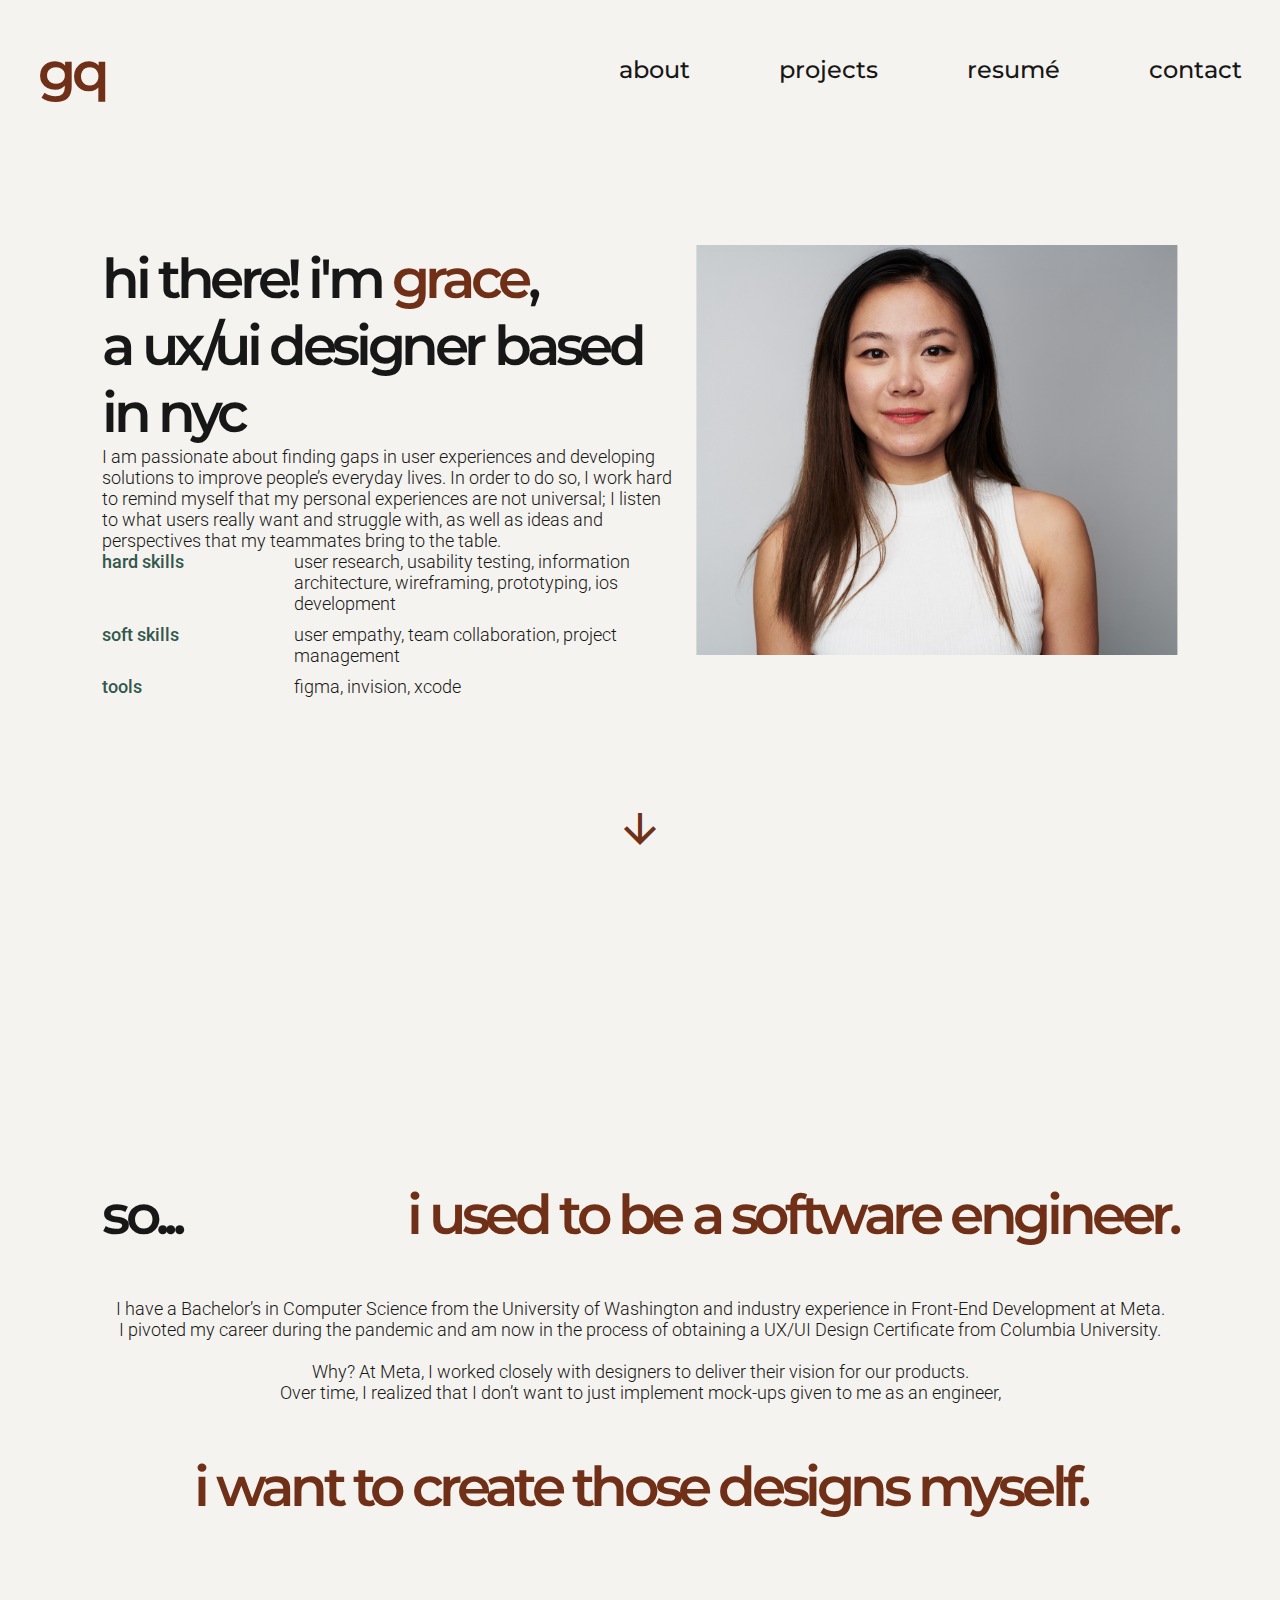
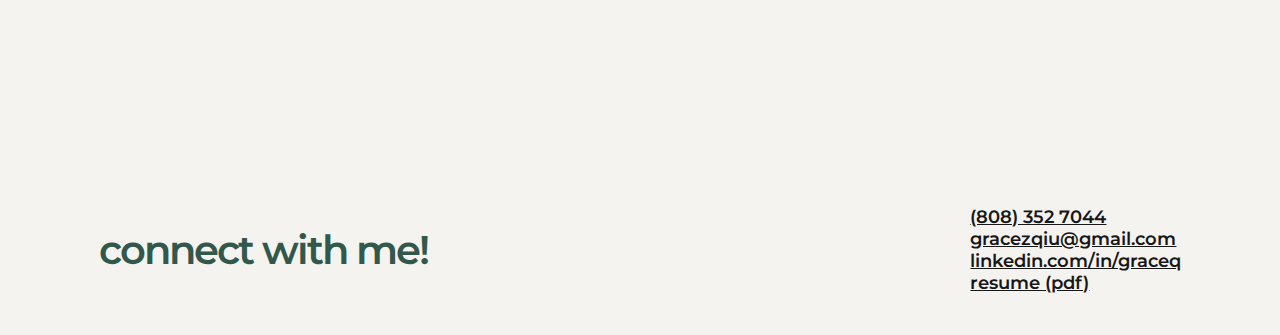
==== docs/about.html @ d70fbe8a "Added in everything from HW 19" ====
<!DOCTYPE html>
<html lang="en">

<html>
<head>
    <title>Grace Qiu's Portfolio</title>
    <link rel="preconnect" href="https://fonts.googleapis.com">
    <link rel="preconnect" href="https://fonts.gstatic.com" crossorigin>
    <link href="https://fonts.googleapis.com/css2?family=Montserrat:wght@400;500;600&family=Roboto:wght@300;500&display=swap" rel="stylesheet">    
    <link href="https://fonts.googleapis.com/icon?family=Material+Icons" rel="stylesheet">
    <link rel="stylesheet" href="CSS/style.css">
</head>

<body>
    <header>
        <a id="logo" href="index.html">
            <h1 id="logoInactive" class="altTextPrimary">gq</h1>
            <h1 id="logoActive" class="altTextSecondary">graceqiu</h1>
        </a>        <ul id="primaryNav">
            <li class="underlineHover"><a href="about.html">About</a></li>
            <li id="primaryNavProjects">
                <a id="secondaryNavToggle" class="underlineHover">Projects</a>
                <ul id="secondaryNav">
                    <li class="underlineHover"><a><span>01/</span><span>nomad</span></a></li>
                    <li class="underlineHover"><a><span>02/</span><span>swap & pepper</span></a></li>
                    <li class="underlineHover"><a><span>03/</span><span>department of energy</span></a></li>
                    <li class="underlineHover"><a><span>04/</span><span>city harvest</span></a></li>
                </ul>
            </li>
            <li class="underlineHover"><a>Resumé</a></li>
            <li class="underlineHover"><a>Contact</a></li>
        </ul>
    </header>


    <div id="container">
        <section class="fullPageSection" id="aboutHero">
            <div class="absoluteCenteredContent">
                <div id="aboutText">
                    <h1>Hi there! I'm <span class="altTextPrimary">Grace</span>,<br>a UX/UI Designer based in NYC</h1>
                    <p>I am passionate about finding gaps in user experiences and developing solutions to improve people’s everyday lives. In order to do so, I work hard to remind myself that my personal experiences are not universal; 
                        I listen to what users really want and struggle with, as well as ideas and perspectives that my teammates bring to the table.</p>  
                    <div id="skillsGrid">
                        <p class="bodySubtext skillType">Hard Skills</p>
                        <p class="skillDetails">User Research, Usability Testing, Information Architecture, Wireframing, Prototyping, iOS Development</p>
                        <p class="bodySubtext skillType">Soft Skills</p>
                        <p class="skillDetails">User Empathy, Team Collaboration, Project Management</p>
                        <p class="bodySubtext skillType">Tools</p>
                        <p class="skillDetails">Figma, Invision, Xcode</p>
                    </div>
                </div>
                <img src="Images/Photo.png">
            </div>
            <a class="arrowLink" id="aboutArrowLink" href="#aboutBackground">
                <span class="material-icons md-48">arrow_downward</span>
                <span class="arrowLinkText">background</span>
            </a>
        </section>

        <section class="fullPageSection" id="aboutBackground">
            <div class="absoluteCenteredContent">
                <div id="backgroundTitle">
                    <h1>So...</h1>
                    <h1 class="altTextPrimary">I used to be a Software Engineer.</h1>
                </div>
                <p>I have a Bachelor’s in Computer Science from the <span class="subtext">University of Washington</span> and industry experience in Front-End Development at <span class="subtext">Meta</span>. 
                    <br>I pivoted my career during the pandemic and am now in the process of obtaining a UX/UI Design Certificate from <span class="subtext">Columbia University</span>.
                    <br><br>Why? At <span class="subtext">Meta</span>, I worked closely with designers to deliver their vision for our products. 
                    <br>Over time, I realized that I don’t want to just implement mock-ups given to me as an engineer,</p>
                <h1 class="altTextPrimary">I want to create those designs myself.</h1>
            </div>
        </section>

        <footer>
            <h1 class="altTextSecondary">Connect with me!</h1>
            <ul id="footerItems">
                <li><a href="tell:808-352-7044">(808) 352 7044</a></li>
                <li><a href="mailto:gracezqiu@gmail.com">gracezqiu@gmail.com</a></li>
                <li><a href="https://www.linkedin.com/in/graceq/">linkedin.com/in/graceq</a></li>
                <li><a href="https://drive.google.com/file/d/1WMXXKdgSUcQDiNePbiqGDJHjfOZGKWMv/view?usp=sharing">resume (pdf)</a></li>
            </ul>
        </footer>
    </div>

    <script src="https://ajax.googleapis.com/ajax/libs/jquery/3.4.1/jquery.min.js"></script>
    <script src="js/style.js" type="text/javascript"></script></body>
</html>
---- docs/CSS/style.css ----
/* Main */

:root {
    --background: #F5F3EF;
    --accentPrimary: #703017;
    --accentSecondary: #32584C;
    --textColor: #181717;
    --fontPrimary: 'Roboto', sans-serif;
    --fontSecondary: 'Montserrat', sans-serif;
}

body {
    margin: 2% 3%;
    background-color: var(--background);
    display: none;
}

#container {
    margin: 0% 5%;
}

* {
    scroll-behavior: smooth !important;
}

/* Special Effects */

.underlineHover {
    display: inline-block;
    padding-bottom:2px;
    background-image: linear-gradient(var(--accentSecondary), var(--accentSecondary));
    background-position: 0 100%; 
    background-size: 0% 2px;
    background-repeat: no-repeat;
    transition:
      background-size 0.3s,
      background-position 0s 0.3s;
}
  
.underlineHover:hover {
background-position: 100% 100%;
background-size: 100% 2px;
}

/* Text  */

h1, h2, p, a {
    color: var(--textColor);
    margin: 0;
}

h1, h2, a {
    font-family: var(--fontSecondary);
    text-transform: lowercase;
}

h1 {
    font-size: 55px;
    font-weight: 600;
    letter-spacing: -0.08em;
}

h2 {
    font-size: 32px;
    font-weight: 400;
    letter-spacing: -0.05em;
}

a {
    font-size: 18px;
    font-weight: 600;
    text-decoration: underline;
    cursor: pointer;
}

a:hover {
    color: var(--accentSecondary);
    text-decoration: none;
}

p {
    font-family: var(--fontPrimary);
    font-size: 18px;
    font-weight: 300;
}

ul {
    list-style-type: none;
}

.altTextPrimary {
    color: var(--accentPrimary);   
}

.altTextSecondary {
    color: var(--accentSecondary);   
}

.bodySubtext {
    color: var(--accentSecondary);
    font-weight: 500;
    text-transform: lowercase;
}

/* Arrow Links */

.arrowLink {
    display: flex;
    flex-direction: column-reverse;
    text-align: center;
    text-decoration: none;
    padding-bottom: 5%;
}

.arrowLink .arrowLinkText {
    font-size: 18px;
    font-weight: 600;
    text-decoration: underline;
    color: var(--accentSecondary);
    display: none;
    transition: 0.3s;
}

.arrowLink .material-icons.md-48 { 
    font-size: 48px; 
    color: var(--accentPrimary);
    transition: 0.3s;
}

.arrowLink .material-icons.md-48:hover {
    font-size: 36px; 
    color: var(--accentSecondary);
}

.arrowLink .material-icons.md-48:hover + .arrowLinkText {
    display: block;
}

/* Primary Nav */

header {
    display: flex;
    flex-direction: row;
    justify-content: space-between;
    align-items: center;
    width: 100%;
    height: 10vh;
    background-color: var(--background);
    position: fixed;
    z-index: 1;
    top: 0;
    width: 94%;
    padding-top: 2%;
    padding-bottom: 2%;
}

header #logo {
    position: relative;
}

header #logo h1 {
    position: absolute;
    transform: translate(0, -50%);
}

header a {
    text-decoration: none;
}

header #primaryNav {
    display: flex;
    flex-direction: row;
    align-items: center;
    justify-content: flex-end;
    gap: 25%;
}

header #primaryNav li a {
    font-size: 24px;
    font-weight: 500;
}

/* Secondary Nav */

header #primaryNav #primaryNavProjects {
    position: relative;
}

header #primaryNav #primaryNavProjects #secondaryNavToggle {
    transition: 0.3s;
}

header #primaryNav #primaryNavProjects #secondaryNav {
    position: absolute;
    transform: translate(-40%, 10%);
    width: 400px;
    padding: 0;
    background-color: var(--background);
    display: flex;
    flex-direction: column;
    justify-content: space-between;
}

header #primaryNav #primaryNavProjects #secondaryNav li {
    margin: 20px 20px;
}

header #primaryNav #primaryNavProjects #secondaryNav li a {
    font-size: 20px;
    font-weight: 500;
    display: flex;
    justify-content: space-between;
}

/* Full Page Sections */

.fullPageSection {
    height: 98vh;
    display: flex;
    flex-direction: column-reverse; /* for arrow links to align bottom */
}

.fullPageSection .absoluteCenteredContent {
    position: absolute;
    top: 50%;
    left: 50%;
    transform: translate(-50%, -50%);
    width: 84%;
}

/* Home: Hero */

#homeHero {
    text-align: center;
}

#homeHero #homeHeroAltText {
    opacity: 0;
}

/* Home: Projects */

#projects {
    display: flex;
    flex-direction: column;
    gap: 100px;
    padding: 150px 0px 150px 0px;
}

#projects .projectCard {
    display: flex;
    height: 308px;
}

#projects .projectCard .projectText {
    display: flex;
    flex-direction: column;
    justify-content: space-between;
}

#projects .projectCard .projectText .projectDesc {
    display: flex;
    flex-direction: column;
    gap: 20px;
}

#projects .projectCard .projectText .projectDesc .subtext{
    font-size: 14px;
    margin: 0;
}

/* About: Hero */

#aboutHero .absoluteCenteredContent {
    display: flex;
    align-items: center;
    gap: 2%;
}

#aboutHero .absoluteCenteredContent #aboutText{
    height: 410px;
    display: flex;
    flex-direction: column;
    justify-content: space-between;
}

#aboutHero .absoluteCenteredContent img {
    width: 481px;
    height: 410px;
    object-fit: cover;
}

#aboutHero .absoluteCenteredContent #skillsGrid {
    display: grid;
    grid-template-areas: 
    "skillType skillDetails"
    "skillType skillDetails"
    "skillType skillDetails";
    column-gap: 110px;
    row-gap: 10px;
}

#aboutHero .absoluteCenteredContent #skillsGrid p {
    text-transform: lowercase;
}

/* About: Background */

#aboutBackground .absoluteCenteredContent {
    top: 150%;
    text-align: center;
    display: flex;
    flex-direction: column;
    gap: 50px;
}

#aboutBackground .absoluteCenteredContent #backgroundTitle {
    display: flex;
    justify-content: space-between;
}

/* Footer  */

footer {
    width: 100%;
    display: flex;
    flex-direction: row;
    justify-content: space-between;
    align-items: center;
}

footer h1 {
    font-family: var(--fontSecondary);
    font-size: 40px;
    font-weight: 600;
    letter-spacing: -0.05em;
}

#footerItems {
    display: flex;
    flex-direction: column;
    justify-content: center;
    list-style-type: none;
}
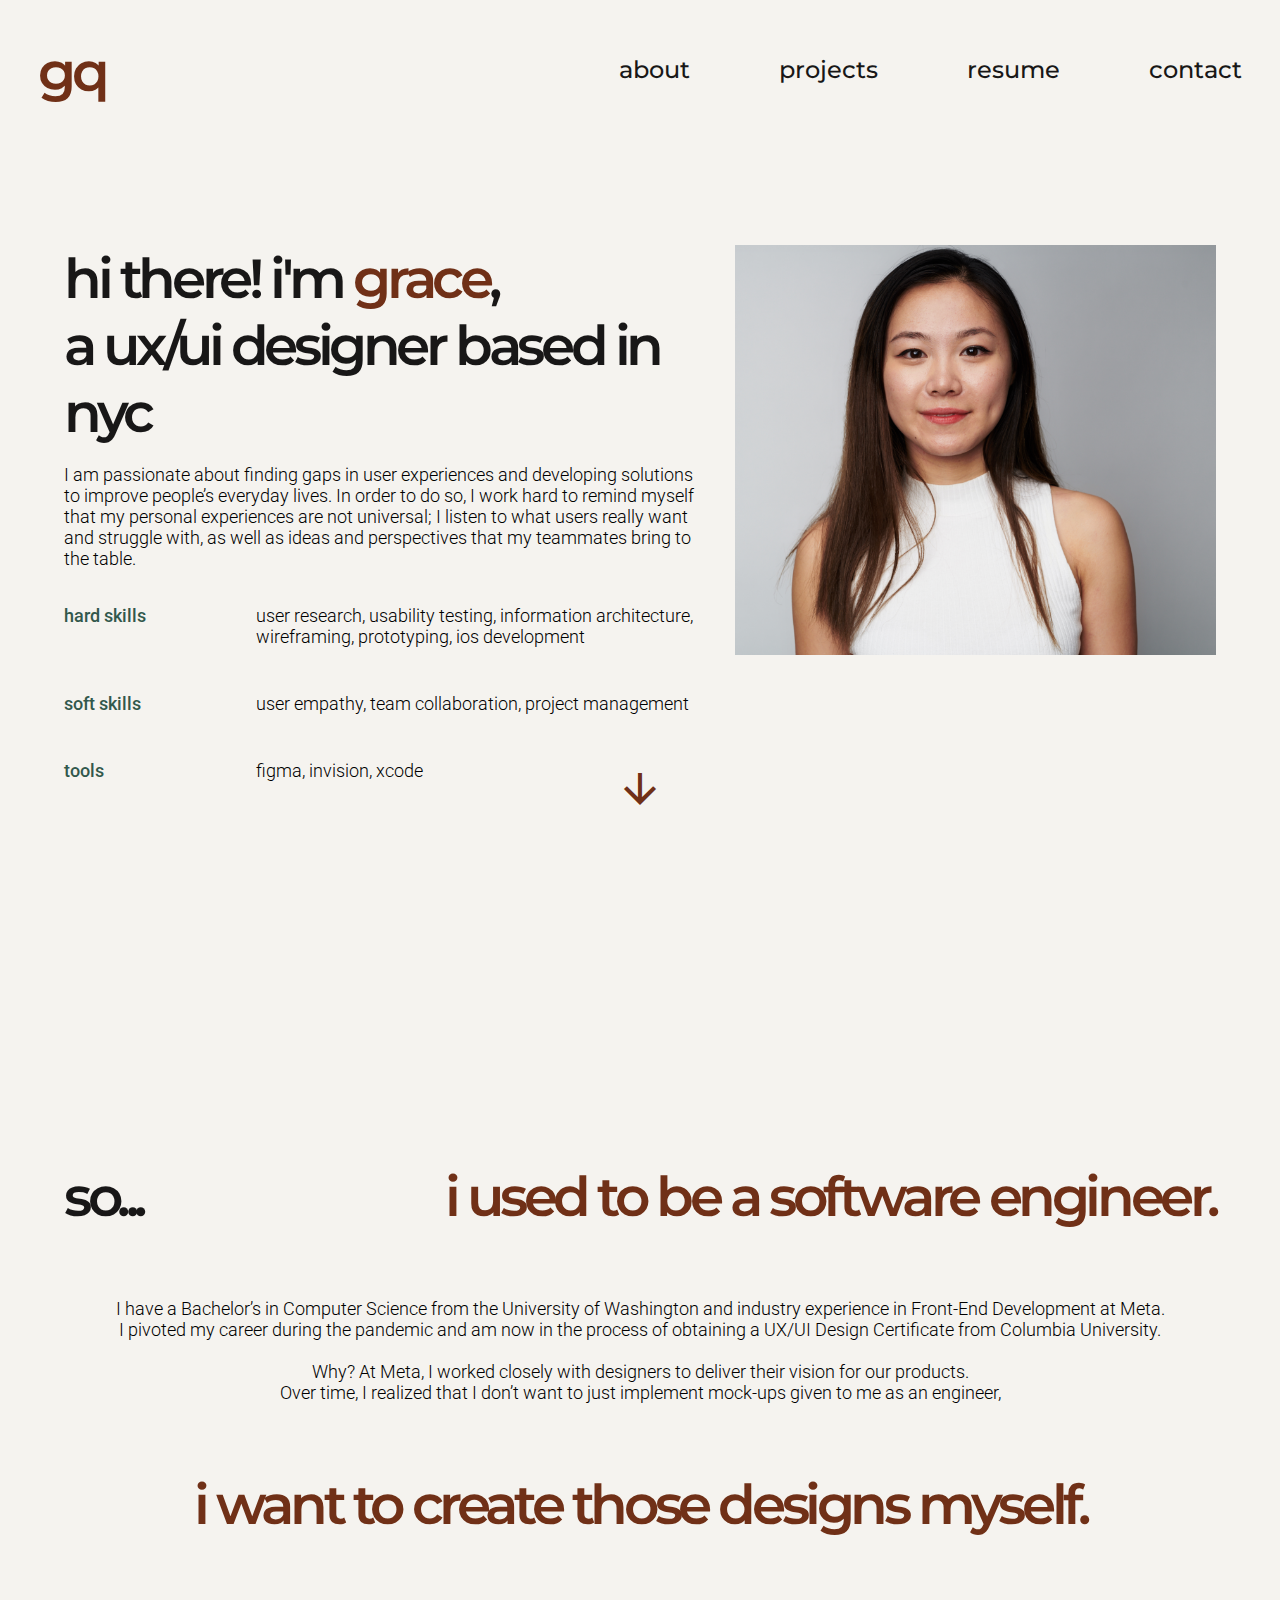
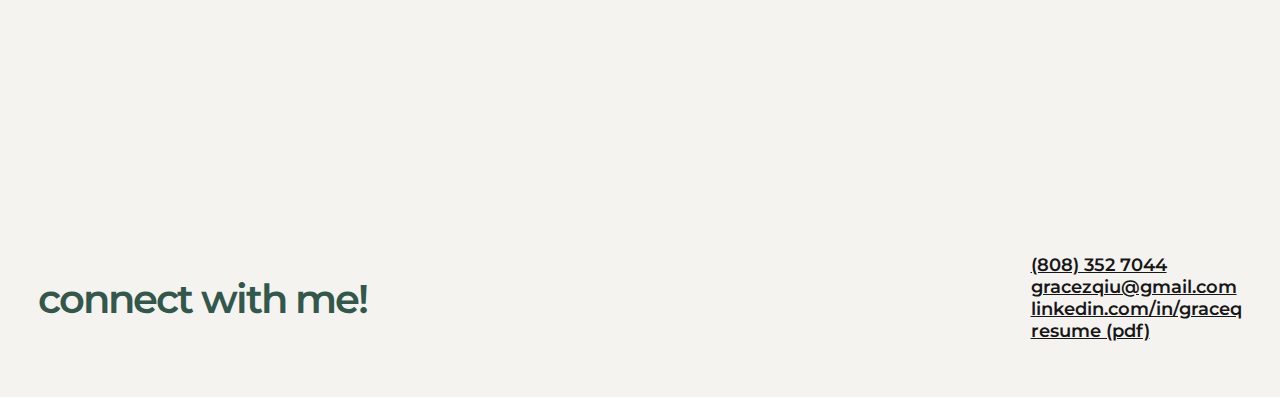
==== commit a5ec57ac: "Cleaned up" ====
--- a/docs/about.html
+++ b/docs/about.html
@@ -27,7 +27,7 @@
                     <li class="underlineHover"><a><span>04/</span><span>city harvest</span></a></li>
                 </ul>
             </li>
-            <li class="underlineHover"><a>Resumé</a></li>
+            <li class="underlineHover"><a>Resume</a></li>
             <li class="underlineHover"><a>Contact</a></li>
         </ul>
     </header>
@@ -51,10 +51,12 @@
                 </div>
                 <img src="Images/Photo.png">
             </div>
-            <a class="arrowLink" id="aboutArrowLink" href="#aboutBackground">
-                <span class="material-icons md-48">arrow_downward</span>
-                <span class="arrowLinkText">background</span>
-            </a>
+            <div class="arrowLinkDiv">
+                <a class="arrowLink" id="homeArrowLink" href="#aboutBackground">
+                    <span class="material-icons md-48">arrow_downward</span>
+                    <span class="arrowLinkText">see projects</span>
+                </a>
+            </div>
         </section>
 
         <section class="fullPageSection" id="aboutBackground">
@@ -70,17 +72,17 @@
                 <h1 class="altTextPrimary">I want to create those designs myself.</h1>
             </div>
         </section>
+    </div>
 
-        <footer>
-            <h1 class="altTextSecondary">Connect with me!</h1>
-            <ul id="footerItems">
-                <li><a href="tell:808-352-7044">(808) 352 7044</a></li>
-                <li><a href="mailto:gracezqiu@gmail.com">gracezqiu@gmail.com</a></li>
-                <li><a href="https://www.linkedin.com/in/graceq/">linkedin.com/in/graceq</a></li>
-                <li><a href="https://drive.google.com/file/d/1WMXXKdgSUcQDiNePbiqGDJHjfOZGKWMv/view?usp=sharing">resume (pdf)</a></li>
-            </ul>
-        </footer>
-    </div>
+    <footer>
+        <h1 class="altTextSecondary">Connect with me!</h1>
+        <ul id="footerItems">
+            <li><a href="tell:808-352-7044">(808) 352 7044</a></li>
+            <li><a href="mailto:gracezqiu@gmail.com">gracezqiu@gmail.com</a></li>
+            <li><a href="https://www.linkedin.com/in/graceq/">linkedin.com/in/graceq</a></li>
+            <li><a href="https://drive.google.com/file/d/1Z5W9MmJVptShV1aZodxYphkY9iqqHjJC/view?usp=sharing">resume (pdf)</a></li>
+        </ul>
+    </footer>
 
     <script src="https://ajax.googleapis.com/ajax/libs/jquery/3.4.1/jquery.min.js"></script>
     <script src="js/style.js" type="text/javascript"></script></body>
--- a/docs/CSS/style.css
+++ b/docs/CSS/style.css
@@ -9,8 +9,13 @@
     --fontSecondary: 'Montserrat', sans-serif;
 }
 
+* {
+    scroll-behavior: smooth !important;
+}
+
 body {
-    margin: 2% 3%;
+    margin: 0;
+    padding: 0;
     background-color: var(--background);
     display: none;
 }
@@ -19,8 +24,10 @@
     margin: 0% 5%;
 }
 
-* {
-    scroll-behavior: smooth !important;
+header, footer {
+    padding-left: 3%;
+    padding-right: 3%;
+    width: 94%;
 }
 
 /* Special Effects */
@@ -44,29 +51,31 @@
 
 /* Text  */
 
-h1, h2, p, a {
+h1 {
+    margin: 0;
     color: var(--textColor);
-    margin: 0;
-}
-
-h1, h2, a {
     font-family: var(--fontSecondary);
     text-transform: lowercase;
-}
-
-h1 {
     font-size: 55px;
     font-weight: 600;
     letter-spacing: -0.08em;
 }
 
 h2 {
+    margin: 0;
+    color: var(--textColor);
+    font-family: var(--fontSecondary);
+    text-transform: lowercase;
     font-size: 32px;
     font-weight: 400;
     letter-spacing: -0.05em;
 }
 
 a {
+    margin: 0;
+    color: var(--textColor);
+    font-family: var(--fontSecondary);
+    text-transform: lowercase;
     font-size: 18px;
     font-weight: 600;
     text-decoration: underline;
@@ -102,14 +111,106 @@
     text-transform: lowercase;
 }
 
+/* Primary Nav */
+
+header {
+    height: 10vh;
+    padding-top: 2%;
+    padding-bottom: 2%;
+    display: flex;
+    flex-direction: row;
+    justify-content: space-between;
+    align-items: center;
+    background-color: var(--background);
+    position: fixed;
+    z-index: 1;
+}
+
+header #logo {
+    position: relative;
+}
+
+header #logo h1 {
+    position: absolute;
+    transform: translate(0, -50%);
+}
+
+header a {
+    text-decoration: none;
+}
+
+header #primaryNav {
+    display: flex;
+    flex-direction: row;
+    align-items: center;
+    justify-content: flex-end;
+    gap: 25%;
+}
+
+header #primaryNav li a {
+    font-size: 24px;
+    font-weight: 500;
+}
+
+/* Secondary Nav */
+
+header #primaryNav #primaryNavProjects {
+    position: relative;
+}
+
+header #primaryNav #primaryNavProjects #secondaryNavToggle {
+    transition: 0.3s;
+}
+
+header #primaryNav #primaryNavProjects #secondaryNav {
+    position: absolute;
+    transform: translate(-40%, 10%);
+    width: 400px;
+    padding: 0;
+    background-color: var(--background);
+    display: flex;
+    flex-direction: column;
+    justify-content: space-between;
+}
+
+header #primaryNav #primaryNavProjects #secondaryNav li {
+    margin: 20px 20px;
+}
+
+header #primaryNav #primaryNavProjects #secondaryNav li a {
+    font-size: 20px;
+    font-weight: 500;
+    display: flex;
+    justify-content: space-between;
+}
+
+/* Full Page Sections */
+
+.fullPageSection {
+    height: 100vh;
+    position: relative;
+}
+
+.fullPageSection .absoluteCenteredContent {
+    position: absolute;
+    width: 100%;
+    top: 50%;
+    transform: translate(0%, -50%);
+}
+
 /* Arrow Links */
+
+.arrowLinkDiv {
+    position: absolute;
+    width: 100%;
+    top: 85%;
+}
 
 .arrowLink {
     display: flex;
     flex-direction: column-reverse;
     text-align: center;
     text-decoration: none;
-    padding-bottom: 5%;
 }
 
 .arrowLink .arrowLinkText {
@@ -134,98 +235,6 @@
 
 .arrowLink .material-icons.md-48:hover + .arrowLinkText {
     display: block;
-}
-
-/* Primary Nav */
-
-header {
-    display: flex;
-    flex-direction: row;
-    justify-content: space-between;
-    align-items: center;
-    width: 100%;
-    height: 10vh;
-    background-color: var(--background);
-    position: fixed;
-    z-index: 1;
-    top: 0;
-    width: 94%;
-    padding-top: 2%;
-    padding-bottom: 2%;
-}
-
-header #logo {
-    position: relative;
-}
-
-header #logo h1 {
-    position: absolute;
-    transform: translate(0, -50%);
-}
-
-header a {
-    text-decoration: none;
-}
-
-header #primaryNav {
-    display: flex;
-    flex-direction: row;
-    align-items: center;
-    justify-content: flex-end;
-    gap: 25%;
-}
-
-header #primaryNav li a {
-    font-size: 24px;
-    font-weight: 500;
-}
-
-/* Secondary Nav */
-
-header #primaryNav #primaryNavProjects {
-    position: relative;
-}
-
-header #primaryNav #primaryNavProjects #secondaryNavToggle {
-    transition: 0.3s;
-}
-
-header #primaryNav #primaryNavProjects #secondaryNav {
-    position: absolute;
-    transform: translate(-40%, 10%);
-    width: 400px;
-    padding: 0;
-    background-color: var(--background);
-    display: flex;
-    flex-direction: column;
-    justify-content: space-between;
-}
-
-header #primaryNav #primaryNavProjects #secondaryNav li {
-    margin: 20px 20px;
-}
-
-header #primaryNav #primaryNavProjects #secondaryNav li a {
-    font-size: 20px;
-    font-weight: 500;
-    display: flex;
-    justify-content: space-between;
-}
-
-/* Full Page Sections */
-
-.fullPageSection {
-    height: 98vh;
-    display: flex;
-    flex-direction: column-reverse; /* for arrow links to align bottom */
-}
-
-.fullPageSection .absoluteCenteredContent {
-    position: absolute;
-    top: 50%;
-    left: 50%;
-    transform: translate(-50%, -50%);
-    width: 84%;
 }
 
 /* Home: Hero */
@@ -307,7 +316,6 @@
 /* About: Background */
 
 #aboutBackground .absoluteCenteredContent {
-    top: 150%;
     text-align: center;
     display: flex;
     flex-direction: column;
@@ -322,7 +330,8 @@
 /* Footer  */
 
 footer {
-    width: 100%;
+    padding-top: 3%;
+    padding-bottom: 3%;
     display: flex;
     flex-direction: row;
     justify-content: space-between;
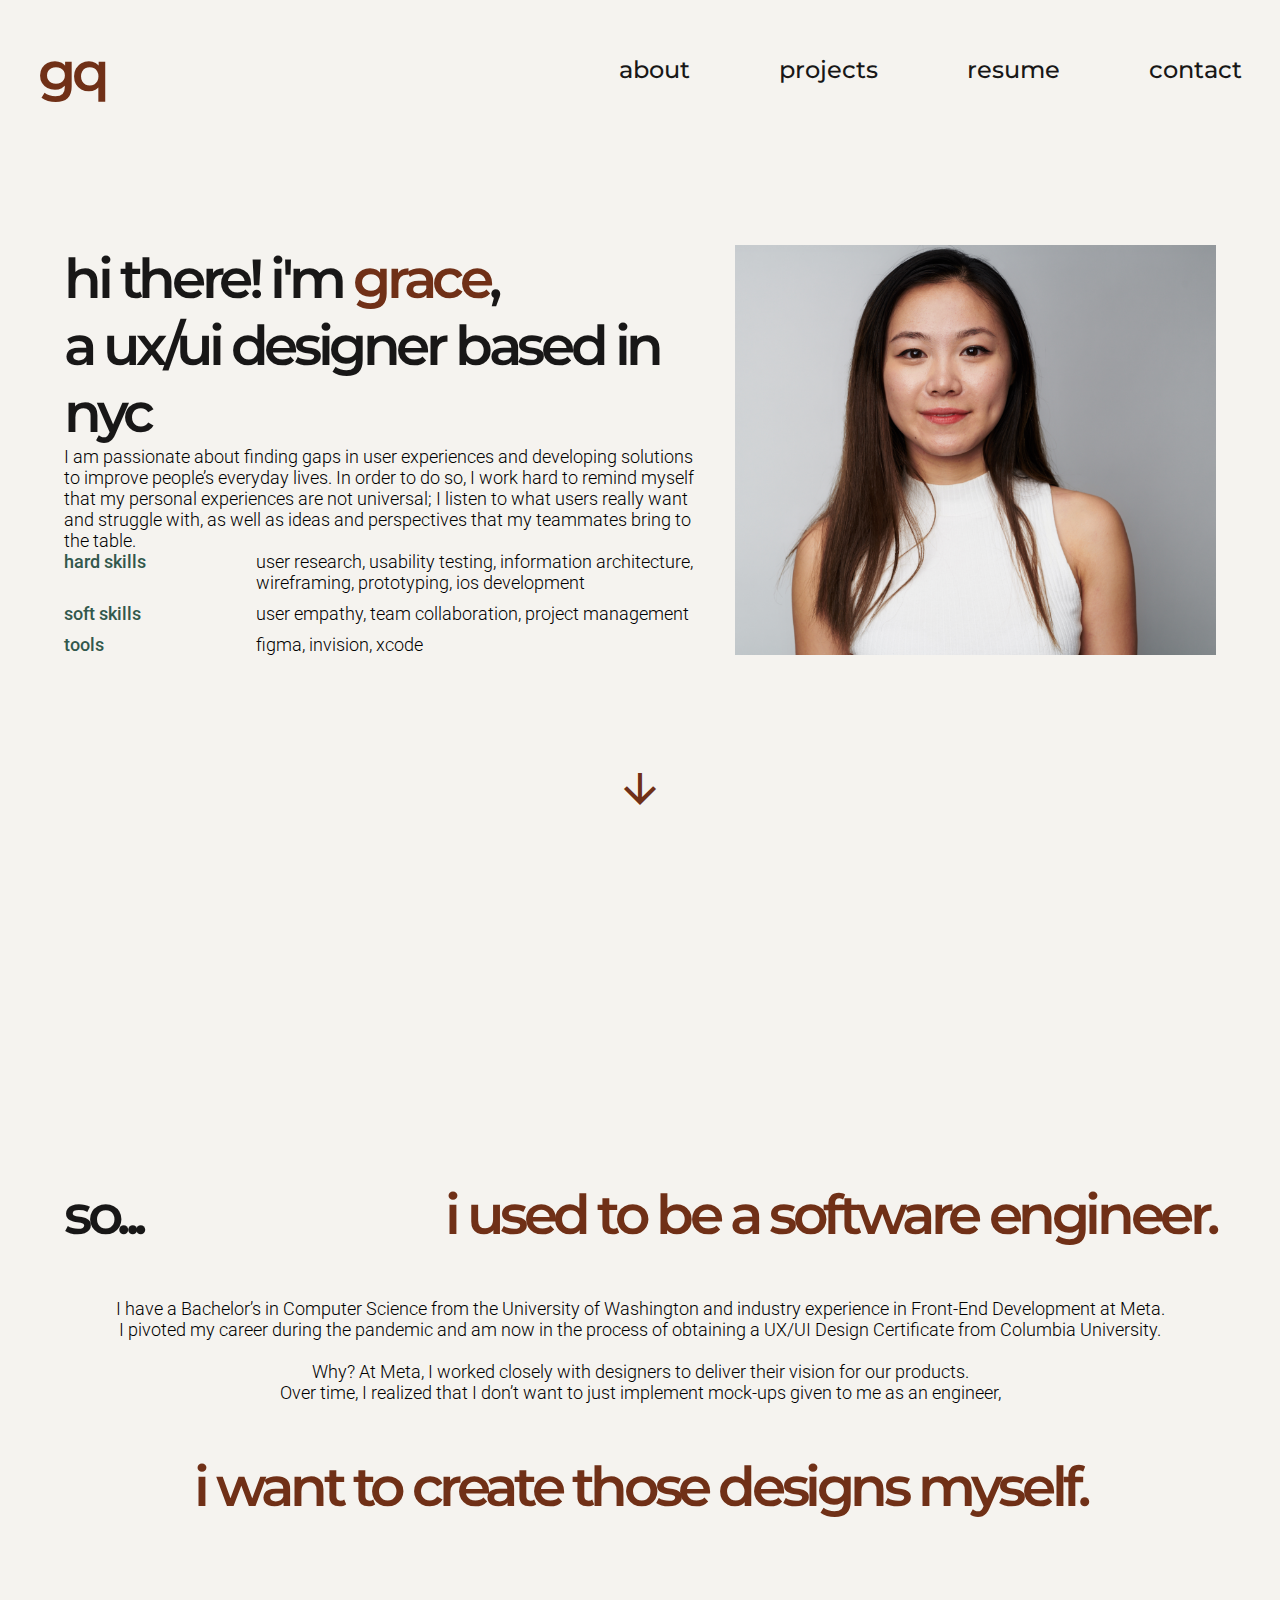
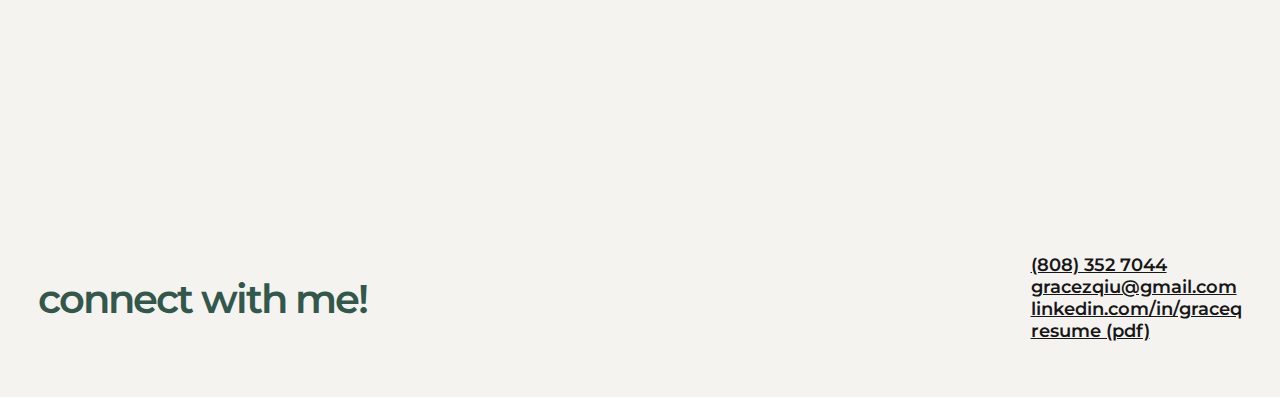
==== commit 4b4bbc04: "Added images and used Bootstrap's Jumbotron" ====
--- a/docs/about.html
+++ b/docs/about.html
@@ -16,12 +16,13 @@
         <a id="logo" href="index.html">
             <h1 id="logoInactive" class="altTextPrimary">gq</h1>
             <h1 id="logoActive" class="altTextSecondary">graceqiu</h1>
-        </a>        <ul id="primaryNav">
+        </a>
+        <ul id="primaryNav">
             <li class="underlineHover"><a href="about.html">About</a></li>
             <li id="primaryNavProjects">
                 <a id="secondaryNavToggle" class="underlineHover">Projects</a>
                 <ul id="secondaryNav">
-                    <li class="underlineHover"><a><span>01/</span><span>nomad</span></a></li>
+                    <li class="underlineHover"><a href="project1.html"><span>01/</span><span>nomad</span></a></li>
                     <li class="underlineHover"><a><span>02/</span><span>swap & pepper</span></a></li>
                     <li class="underlineHover"><a><span>03/</span><span>department of energy</span></a></li>
                     <li class="underlineHover"><a><span>04/</span><span>city harvest</span></a></li>
--- a/docs/CSS/style.css
+++ b/docs/CSS/style.css
@@ -88,6 +88,8 @@
 }
 
 p {
+    margin: 0;
+    padding: 0;
     font-family: var(--fontPrimary);
     font-size: 18px;
     font-weight: 300;
@@ -327,6 +329,14 @@
     justify-content: space-between;
 }
 
+/* Project 1: Nomad */
+
+#project1Hero .absoluteCenteredContent {
+    display: flex;
+    flex-direction: column;
+    gap: 3em;
+}
+
 /* Footer  */
 
 footer {
